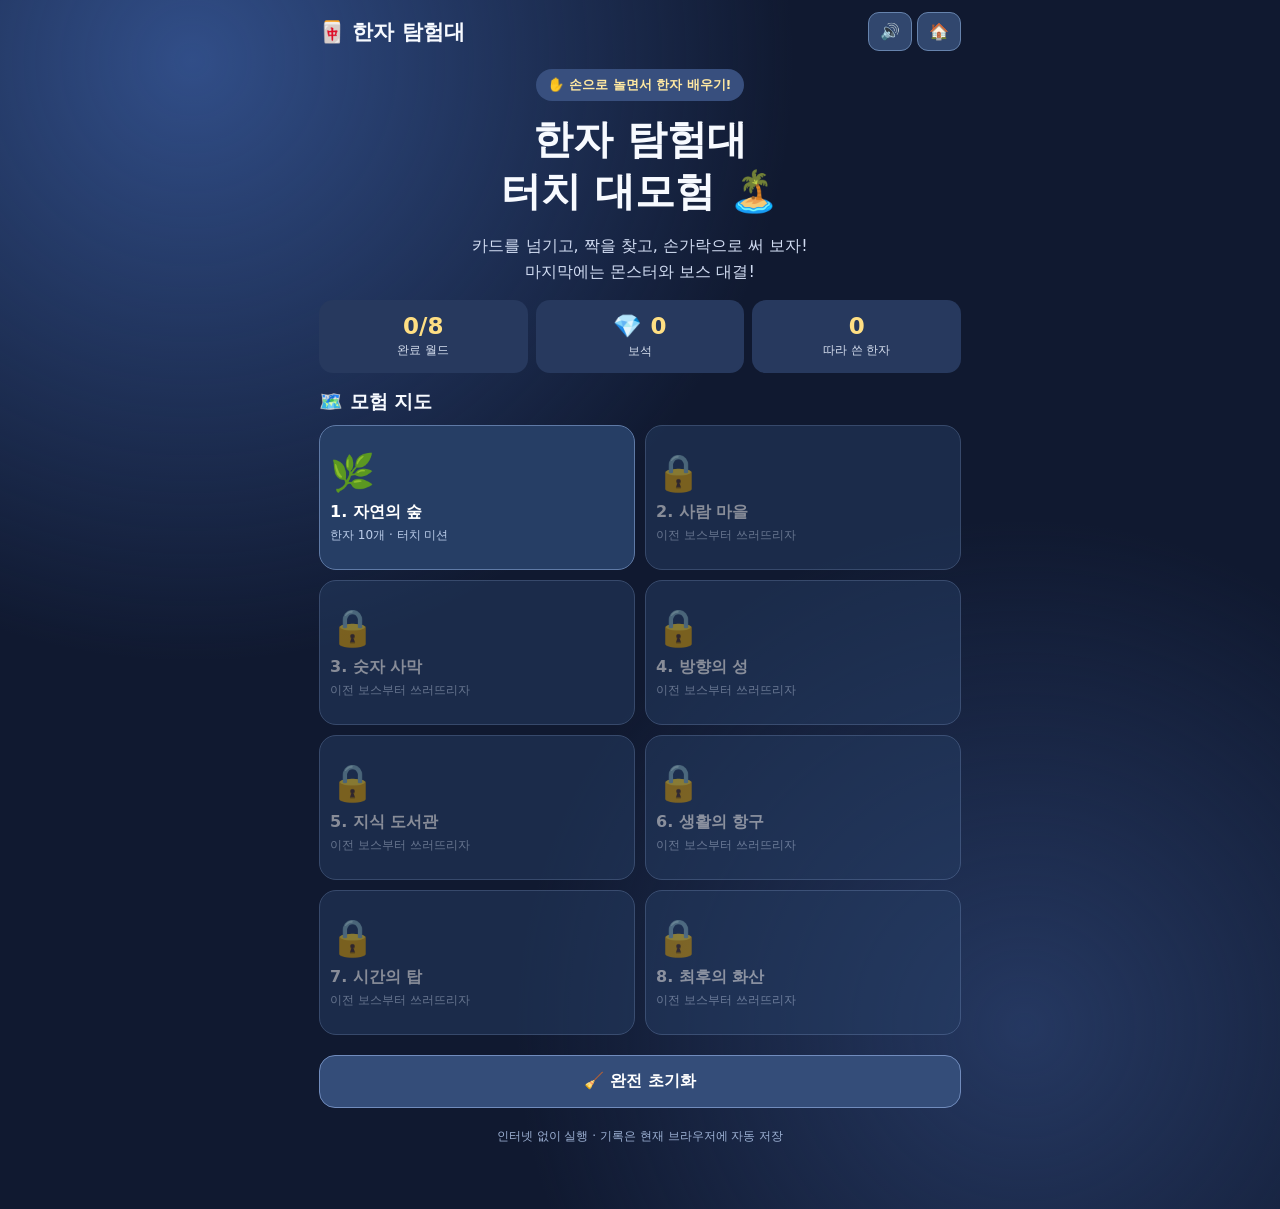
==== hanja_touch_adventure_mobile.html @ 2c56e259 "Publish game pages" ====
<!doctype html><html lang="ko"><head><meta charset="utf-8"><meta name="viewport" content="width=device-width,initial-scale=1,viewport-fit=cover,maximum-scale=1"><meta name="theme-color" content="#121d39"><title>한자 탐험대 - 터치 모험</title><style>
:root{font-family:system-ui,-apple-system,'Apple SD Gothic Neo','Malgun Gothic',sans-serif;color:#f7faff;background:#101930}*{box-sizing:border-box}body{margin:0;min-height:100dvh;background:radial-gradient(circle at 15% 5%,#314e88,transparent 38%),radial-gradient(circle at 80% 85%,#253861,transparent 35%),#101930}button{font:inherit;cursor:pointer;touch-action:manipulation;border:0}button:focus-visible{outline:3px solid #fff18b;outline-offset:2px}#app{max-width:670px;margin:auto;padding:12px 14px 44px}.top{display:flex;align-items:center;justify-content:space-between;gap:10px;margin-bottom:18px}.logo{font-weight:1000;font-size:21px}.top button,.smallbtn{background:#31476e;color:white;border:1px solid #6683ad;border-radius:11px;padding:9px 11px}.panel{background:#1c2b4c;border:1px solid #516a98;border-radius:23px;padding:19px;box-shadow:0 12px 25px #07112650}.center{text-align:center}h1{font-size:clamp(29px,6vw,40px);line-height:1.3;margin:12px 0}h2{font-size:25px;margin:10px 0 12px}h3{font-size:19px;margin:10px 0}p{color:#d1dcf2;line-height:1.6}small,.sub{color:#bbcdea}.eyebrow{display:inline-block;background:#384f7e;color:#ffe8a2;font-weight:850;border-radius:22px;padding:7px 12px;font-size:13px}.btn{background:linear-gradient(180deg,#ffe284,#ffb947);color:#34261b;padding:15px 20px;border-radius:16px;font-weight:950;min-height:51px}.btn.secondary{background:#344d79;color:white;border:1px solid #718cbd}.btn.green{background:#76e1b3;color:#123d31}.actions{display:flex;flex-wrap:wrap;justify-content:center;gap:10px;margin:20px 0 2px}.actions .btn{flex:1;min-width:135px}.stats{display:grid;grid-template-columns:repeat(3,1fr);gap:8px;margin:16px 0}.stat{padding:13px 6px;text-align:center;background:#27395e;border-radius:14px}.stat strong{display:block;font-size:23px;color:#ffdf83}.stat span{font-size:12px;color:#d4dded}.worlds{display:grid;grid-template-columns:repeat(2,1fr);gap:10px}.world{position:relative;background:#263e65;border:1px solid #5f7aa6;border-radius:17px;color:white;padding:16px 10px;text-align:left;min-height:145px}.world:disabled{opacity:.5}.world .em{font-size:36px;display:block}.world b{display:block;margin:8px 0 4px}.world small{display:block;font-size:12px}.world .tag{position:absolute;top:11px;right:9px;color:#ffe27d}.progress{height:10px;background:#354363;border-radius:10px;overflow:hidden;margin:13px 0}.progress>div{height:100%;background:#ffcf66;transition:width .2s}.flash{display:flex;justify-content:space-between;align-items:center;gap:10px;margin:15px 0}.hanja{font-family:'Noto Serif CJK KR','Nanum Myeongjo',serif;font-size:clamp(96px,23vw,165px);line-height:1.3;display:block;text-align:center;color:white;text-shadow:0 7px 20px #0005}.wordinfo{font-size:25px;font-weight:900;text-align:center;color:#ffe594}.tip{font-size:14px;color:#cbd7f1;text-align:center}.modegrid{display:grid;grid-template-columns:1fr 1fr;gap:10px;margin:18px 0}.mode{background:#2e4775;border:1px solid #7195c5;color:#fff;border-radius:15px;padding:16px 8px;font-weight:850;min-height:100px}.mode span{display:block;font-size:34px;margin-bottom:6px}.pairs{display:grid;grid-template-columns:repeat(2,minmax(0,1fr));gap:10px;margin:17px 0}.tile{min-height:90px;background:#304a79;color:#fff;border:2px solid #668ab9;border-radius:17px;padding:9px;font-size:20px;font-weight:800;overflow-wrap:anywhere;transition:transform .12s,background .12s}.tile.glyph{font-size:49px;font-family:'Noto Serif CJK KR',serif}.tile.selected{background:#775caf;border-color:#e3b7ff;transform:scale(1.02)}.tile.matched{background:#205947;border-color:#6ce5b4;opacity:.56}.tile.bad{background:#813d59;border-color:#ffa9b8}.meter{display:flex;justify-content:space-between;color:#fae5ac;font-weight:800;gap:8px}.drawbox{position:relative;max-width:350px;aspect-ratio:1;margin:15px auto;background:#fff9e9;border:5px solid #b6bfe2;border-radius:19px;overflow:hidden;touch-action:none}.guide{position:absolute;inset:0;display:grid;place-items:center;color:#e1d9c9;font-family:'Noto Serif CJK KR','Malgun Gothic',serif;font-size:clamp(170px,55vw,260px);line-height:1;pointer-events:none;user-select:none}.drawbox canvas{position:absolute;inset:0;width:100%;height:100%;touch-action:none}.controls{display:flex;justify-content:center;gap:9px;flex-wrap:wrap}.controls button{min-width:116px}.boss{font-size:85px;text-align:center;margin:12px}.enemyhp{font-weight:900;color:#ffacbe;text-align:center}.choices{display:grid;grid-template-columns:1fr 1fr;gap:10px;margin:18px 0}.choice{min-height:82px;border:2px solid #7e9fd0;border-radius:17px;background:#314b7a;color:white;font-size:21px;font-weight:850}.choice:active,.tile:active,.world:active{transform:scale(.97)}.feedback{text-align:center;font-weight:850;min-height:32px;margin:11px 0;color:#ffe29a}.footer{font-size:12px;color:#9db1d4;text-align:center;margin:20px 0}.hidden{display:none!important}.reward{font-size:69px}.miniword{display:inline-block;background:#34496e;border-radius:9px;padding:7px 10px;margin:4px}.danger{background:#893d53;color:#fff}.notice{background:#253b61;border-radius:15px;padding:12px;margin:13px 0;color:#dde7f5;line-height:1.6} @media(max-width:380px){.panel{padding:14px}.worlds{gap:7px}.tile{min-height:77px}.logo{font-size:18px}.top button{padding:8px}}
</style></head><body><main id="app"></main><script>
'use strict';
const DATA=[
 {name:'자연의 숲',emoji:'🌿',boss:'🌳 숲의 수호자',words:[['日','날','일'],['月','달','월'],['山','메','산'],['水','물','수'],['火','불','화'],['木','나무','목'],['土','흙','토'],['石','돌','석'],['雨','비','우'],['天','하늘','천']]},
 {name:'사람 마을',emoji:'🧑',boss:'🦁 마을의 사자',words:[['人','사람','인'],['口','입','구'],['目','눈','목'],['耳','귀','이'],['手','손','수'],['足','발','족'],['心','마음','심'],['身','몸','신'],['子','아들','자'],['男','사내','남']]},
 {name:'숫자 사막',emoji:'🏜️',boss:'🐍 숫자의 뱀',words:[['一','한','일'],['二','두','이'],['三','석','삼'],['四','넉','사'],['五','다섯','오'],['六','여섯','육'],['七','일곱','칠'],['八','여덟','팔'],['九','아홉','구'],['十','열','십']]},
 {name:'방향의 성',emoji:'🏰',boss:'🐉 방향의 용',words:[['上','위','상'],['下','아래','하'],['中','가운데','중'],['左','왼','좌'],['右','오른','우'],['前','앞','전'],['後','뒤','후'],['東','동녘','동'],['西','서녘','서'],['南','남녘','남']]},
 {name:'지식 도서관',emoji:'📚',boss:'🦉 지혜의 부엉이',words:[['學','배울','학'],['校','학교','교'],['文','글월','문'],['字','글자','자'],['書','글','서'],['讀','읽을','독'],['問','물을','문'],['答','대답','답'],['先','먼저','선'],['名','이름','명']]},
 {name:'생활의 항구',emoji:'⛵',boss:'🐙 바다 문어',words:[['父','아버지','부'],['母','어머니','모'],['兄','형','형'],['弟','아우','제'],['家','집','가'],['室','집','실'],['門','문','문'],['食','먹을','식'],['衣','옷','의'],['住','살','주']]},
 {name:'시간의 탑',emoji:'⏰',boss:'🧙 시간 마법사',words:[['年','해','년'],['時','때','시'],['分','나눌','분'],['午','낮','오'],['朝','아침','조'],['夕','저녁','석'],['今','이제','금'],['古','옛','고'],['早','이를','조'],['春','봄','춘']]},
 {name:'최후의 화산',emoji:'🌋',boss:'👑 한자 대마왕',words:[['大','큰','대'],['小','작을','소'],['多','많을','다'],['少','적을','소'],['長','길','장'],['短','짧을','단'],['高','높을','고'],['低','낮을','저'],['新','새','신'],['正','바를','정']]}
];
const KEY='hanja-touch-adventure-v2';
const init=()=>({opened:0,cleared:[],gems:0,traced:{},sound:true});let save=init();try{const raw=JSON.parse(localStorage.getItem(KEY));if(raw)save={...init(),...raw};}catch(e){}
const app=document.getElementById('app');let wi=0,card=0,match=null,drawCleanup=null,boss=null,drawCount=0,drawDone=false,toastTimer=0;
const persist=()=>{try{localStorage.setItem(KEY,JSON.stringify(save));}catch(e){}};
const pick=a=>a[Math.floor(Math.random()*a.length)];const shuffle=a=>{a=[...a];for(let i=a.length-1;i>0;i--){const j=Math.floor(Math.random()*(i+1));[a[i],a[j]]=[a[j],a[i]]}return a};
function sound(ok=true){if(!save.sound)return;try{const A=window.AudioContext||window.webkitAudioContext;if(!A)return;const c=new A(),o=c.createOscillator(),g=c.createGain();o.connect(g);g.connect(c.destination);o.frequency.value=ok?730:270;g.gain.value=.055;o.start();o.stop(c.currentTime+.12);o.onended=()=>c.close();}catch(e){}}
function say(t){clearTimeout(toastTimer);document.querySelector('.toast')?.remove();const e=document.createElement('div');e.className='toast';e.style='position:fixed;bottom:25px;left:50%;transform:translateX(-50%);background:#101f3b;border:2px solid #ffdc85;padding:13px;border-radius:15px;z-index:10;text-align:center;min-width:180px;max-width:90%';e.textContent=t;document.body.appendChild(e);toastTimer=setTimeout(()=>e.remove(),2000)}
function clearDraw(){if(drawCleanup){drawCleanup();drawCleanup=null}}
function layout(body){clearDraw();app.innerHTML=`<header class="top"><div class="logo">🀄 한자 탐험대</div><div><button id="mute">${save.sound?'🔊':'🔇'}</button> <button id="home">🏠</button></div></header>${body}<div class="footer">인터넷 없이 실행 · 기록은 현재 브라우저에 자동 저장</div>`;document.getElementById('home').onclick=home;document.getElementById('mute').onclick=()=>{save.sound=!save.sound;persist();document.getElementById('mute').textContent=save.sound?'🔊':'🔇'}}
function home(){match=null;boss=null;layout(`<section class="center"><span class="eyebrow">✋ 손으로 놀면서 한자 배우기!</span><h1>한자 탐험대<br>터치 대모험 🏝️</h1><p>카드를 넘기고, 짝을 찾고, 손가락으로 써 보자!<br>마지막에는 몬스터와 보스 대결!</p></section><div class="stats"><div class="stat"><strong>${save.cleared.length}/8</strong><span>완료 월드</span></div><div class="stat"><strong>💎 ${save.gems}</strong><span>보석</span></div><div class="stat"><strong>${Object.values(save.traced).filter(Boolean).length}</strong><span>따라 쓴 한자</span></div></div><h3>🗺️ 모험 지도</h3><div class="worlds">${DATA.map((w,i)=>`<button class="world" data-w="${i}" ${i>save.opened?'disabled':''}><span class="em">${i>save.opened?'🔒':w.emoji}</span><b>${i+1}. ${w.name}</b><small>${i>save.opened?'이전 보스부터 쓰러뜨리자':save.cleared.includes(i)?'🏆 클리어 · 다시 놀기':'한자 10개 · 터치 미션'}</small>${save.cleared.includes(i)?'<span class="tag">⭐</span>':''}</button>`).join('')}</div><div class="actions"><button class="btn secondary" id="reset">🧹 완전 초기화</button></div>`);document.querySelectorAll('[data-w]').forEach(e=>e.onclick=()=>world(+e.dataset.w));document.getElementById('reset').onclick=()=>{if(confirm('모든 보석과 월드 기록을 삭제할까요?')){save=init();persist();home()}}}
function world(i){wi=i;match=null;boss=null;const w=DATA[i];layout(`<section class="panel center"><span class="eyebrow">월드 ${i+1} / 8</span><div style="font-size:75px;margin:10px">${w.emoji}</div><h1>${w.name}</h1><p>이곳에 숨은 한자 10개를 익혀서<br>${w.boss}를 물리치자!</p><div class="modegrid"><button class="mode" id="learn"><span>🃏</span>카드 넘기기<small>보고 익히기</small></button><button class="mode" id="matching"><span>🧩</span>짝 맞추기<small>터치 기억력 게임</small></button><button class="mode" id="writing"><span>✍️</span>손가락 쓰기<small>따라 쓰기 연습</small></button><button class="mode" id="battle"><span>⚔️</span>보스 대결<small>몬스터 공격</small></button></div><div class="notice">💡 추천 순서: <b>카드 → 짝 찾기 → 손가락 쓰기 → 보스</b><br>중간에 틀려도 하트가 없어지지 않아요!</div><div class="actions"><button class="btn secondary" id="map">← 지도</button></div></section>`);document.getElementById('learn').onclick=()=>flash(0);document.getElementById('matching').onclick=startMatch;document.getElementById('writing').onclick=()=>write(0);document.getElementById('battle').onclick=startBattle;document.getElementById('map').onclick=home}
function flash(i){card=(i+10)%10;const w=DATA[wi],a=w.words[card];layout(`<section class="panel center"><span class="eyebrow">🃏 탐험 카드 ${card+1} / 10</span><div class="progress"><div style="width:${(card+1)*10}%"></div></div><span class="hanja">${a[0]}</span><div class="wordinfo">${a[1]} ${a[2]}</div><p class="tip">한자를 큰 소리로 읽고, 좌우 버튼으로 넘겨봐!</p><div class="actions"><button class="btn secondary" id="prev">⬅ 이전</button><button class="btn" id="next">다음 ➡</button></div><div class="actions"><button class="btn secondary" id="back">월드 메뉴</button><button class="btn green" id="match">🧩 짝 맞추기</button></div></section>`);document.getElementById('prev').onclick=()=>flash(card-1);document.getElementById('next').onclick=()=>flash(card+1);document.getElementById('back').onclick=()=>world(wi);document.getElementById('match').onclick=startMatch;let x=null;const el=document.querySelector('.hanja');el.addEventListener('touchstart',e=>{x=e.touches[0].clientX},{passive:true});el.addEventListener('touchend',e=>{if(x===null)return;const d=e.changedTouches[0].clientX-x;if(Math.abs(d)>45)flash(card+(d<0?1:-1));x=null},{passive:true})}
function startMatch(){const words=shuffle(DATA[wi].words).slice(0,4);match={words,items:shuffle(words.flatMap((w,i)=>[{id:i,type:'glyph',text:w[0]},{id:i,type:'meaning',text:w[1]+' '+w[2]}])),picked:null,done:[],wrong:false};showMatch()}
function showMatch(){const m=match;if(!m)return;layout(`<section class="panel center"><span class="eyebrow">🧩 터치 짝 찾기</span><h2>한자와 뜻을 연결해!</h2><p>한자 하나와 같은 뜻의 카드를 차례대로 눌러 봐.</p><div class="meter"><span>🎯 ${m.done.length}/4 짝 성공</span><span>💎 ${save.gems}</span></div><div class="pairs">${m.items.map((x,i)=>`<button class="tile ${x.type==='glyph'?'glyph':''} ${m.done.includes(x.id)?'matched':''} ${m.picked===i?'selected':''}" data-pair="${i}" ${m.done.includes(x.id)?'disabled':''}>${x.text}</button>`).join('')}</div><div class="feedback" id="fb">${m.done.length===4?'🎉 모두 맞혔어! 보석 +20':'카드 두 개를 터치해 봐!'}</div><div class="actions"><button class="btn secondary" id="menu">월드 메뉴</button><button class="btn" id="again">🔄 새 짝 찾기</button>${m.done.length===4?'<button class="btn green" id="write">✍️ 한자 쓰기</button>':''}</div></section>`);document.querySelectorAll('[data-pair]').forEach(e=>e.onclick=()=>tapPair(+e.dataset.pair));document.getElementById('again').onclick=startMatch;document.getElementById('menu').onclick=()=>world(wi);if(document.getElementById('write'))document.getElementById('write').onclick=()=>write(0)}
function tapPair(i){const m=match;if(!m||m.busy)return;const x=m.items[i];if(m.done.includes(x.id))return;if(m.picked===null){m.picked=i;showMatch();return}const prev=m.items[m.picked];if(m.picked===i){m.picked=null;showMatch();return}if(prev.id===x.id&&prev.type!==x.type){m.done.push(x.id);m.picked=null;save.gems+=5;if(m.done.length===4)save.gems+=20;persist();sound();showMatch()}else{m.busy=true;const tiles=document.querySelectorAll('[data-pair]');tiles[i]?.classList.add('bad');tiles[m.picked]?.classList.add('bad');document.getElementById('fb').textContent='다른 짝이야! 다시 찾아보자 😊';sound(false);setTimeout(()=>{if(match!==m)return;m.picked=null;m.busy=false;showMatch()},650)}}
function write(i){card=(i+10)%10;drawCount=0;drawDone=false;const w=DATA[wi].words[card];layout(`<section class="panel center"><span class="eyebrow">✍️ 손가락 한자 쓰기 ${card+1} / 10</span><h2>${w[1]} ${w[2]}</h2><p class="tip">회색 글자 위를 손가락으로 따라 그려 보자.<br>세 번 이상 손을 움직여 연습하면 보석을 받을 수 있어!</p><div class="drawbox" id="draw"><div class="guide">${w[0]}</div><canvas id="canvas" aria-label="손가락으로 한자를 따라 그리는 영역"></canvas></div><p class="feedback" id="drawfb">손가락이나 마우스로 따라 그려 봐!</p><div class="controls"><button class="btn secondary" id="clear">🧽 지우기</button><button class="btn secondary" id="back">◀ 이전</button><button class="btn" id="next">다음 ▶</button></div><div class="actions"><button class="btn secondary" id="menu">월드 메뉴</button><button class="btn green" id="fight">⚔️ 보스 도전</button></div></section>`);document.getElementById('clear').onclick=()=>{ctx.clearRect(0,0,canvas.width,canvas.height);drawCount=0;document.getElementById('drawfb').textContent='다시 따라 써 보자!'};document.getElementById('back').onclick=()=>write(card-1);document.getElementById('next').onclick=()=>write(card+1);document.getElementById('menu').onclick=()=>world(wi);document.getElementById('fight').onclick=startBattle;
const canvas=document.getElementById('canvas'),ctx=canvas.getContext('2d'),area=document.getElementById('draw');const rect=area.getBoundingClientRect(),scale=window.devicePixelRatio||1;canvas.width=Math.round(rect.width*scale);canvas.height=Math.round(rect.height*scale);ctx.scale(scale,scale);ctx.lineWidth=12;ctx.lineCap='round';ctx.lineJoin='round';ctx.strokeStyle='#2858b1';let active=false,last=null,length=0;const point=e=>{const r=canvas.getBoundingClientRect();return {x:e.clientX-r.left,y:e.clientY-r.top}};
function down(e){e.preventDefault();active=true;length=0;last=point(e);try{canvas.setPointerCapture(e.pointerId)}catch(err){}ctx.beginPath();ctx.moveTo(last.x,last.y);ctx.lineTo(last.x+.1,last.y+.1);ctx.stroke()}
function move(e){if(!active)return;e.preventDefault();const p=point(e);length+=Math.hypot(p.x-last.x,p.y-last.y);ctx.beginPath();ctx.moveTo(last.x,last.y);ctx.lineTo(p.x,p.y);ctx.stroke();last=p}
function up(){if(!active)return;active=false;if(length>32){drawCount++;if(drawCount>=3&&!drawDone){drawDone=true;const k=wi+'-'+w[0];if(!save.traced[k]){save.traced[k]=true;save.gems+=10;persist()}document.getElementById('drawfb').textContent='✨ 따라 쓰기 완료! 보석 +10 (처음 완료 시)';sound()}else if(!drawDone){document.getElementById('drawfb').textContent=`좋아! 조금 더 써 보자 (${drawCount}/3)`}}}
canvas.addEventListener('pointerdown',down);canvas.addEventListener('pointermove',move);canvas.addEventListener('pointerup',up);canvas.addEventListener('pointercancel',up);drawCleanup=()=>{canvas.removeEventListener('pointerdown',down);canvas.removeEventListener('pointermove',move);canvas.removeEventListener('pointerup',up);canvas.removeEventListener('pointercancel',up)};
}
function startBattle(){boss={hp:5,miss:0,word:null,options:[],locked:false};nextAttack()}
function nextAttack(){if(!boss)return;const pool=DATA[wi].words,w=pick(pool),other=shuffle(pool.filter(x=>x[0]!==w[0])).slice(0,3);boss.word=w;boss.options=shuffle([w,...other]);showBattle()}
function showBattle(){if(!boss)return;const b=boss,w=DATA[wi];layout(`<section class="panel center"><span class="eyebrow">⚔️ 월드 ${wi+1} 보스전</span><div class="boss">${w.boss.split(' ')[0]}</div><h2>${w.boss.split(' ').slice(1).join(' ')}</h2><div class="enemyhp">몬스터 체력 ${'❤️'.repeat(b.hp)}${'🤍'.repeat(5-b.hp)}</div><div class="progress"><div style="width:${b.hp*20}%;background:#ff7d93"></div></div><p><b>「${b.word[1]} ${b.word[2]}」</b>에 해당하는 한자를 터치해서 공격해!</p><div class="choices">${b.options.map((o,i)=>`<button class="choice" data-opt="${i}">${o[0]}</button>`).join('')}</div><div class="feedback" id="fb">실수해도 괜찮아. 힌트를 보면서 다시 해 봐!</div><div class="actions"><button class="btn secondary" id="menu">월드 메뉴</button></div></section>`);document.querySelectorAll('[data-opt]').forEach(e=>e.onclick=()=>attack(+e.dataset.opt));document.getElementById('menu').onclick=()=>world(wi)}
function attack(i){const b=boss;if(!b||b.locked)return;const target=b.options[i];if(target[0]===b.word[0]){b.hp--;save.gems+=10;persist();sound();if(b.hp===0){win();return}nextAttack()}else{b.miss++;sound(false);document.querySelectorAll('[data-opt]')[i]?.classList.add('hidden');document.getElementById('fb').textContent=`힌트! 정답은 「${b.word[0]}」 · ${b.word[1]} ${b.word[2]}야. 다시 터치해 봐!`}}
function win(){boss=null;if(!save.cleared.includes(wi)){save.cleared.push(wi);save.gems+=80}save.opened=Math.min(7,Math.max(save.opened,wi+1));persist();sound();layout(`<section class="panel center"><div class="reward">🏆🎉</div><h1>보스 물리치기 성공!</h1><p>${DATA[wi].name} 정복 완료!<br>다음 월드가 열렸어. 멋진 한자 영웅이야!</p><div class="notice">💎 현재 보석: <b>${save.gems}</b><br>✍️ 쓰기 연습과 짝 맞추기도 계속할 수 있어.</div><div class="actions"><button class="btn secondary" id="menu">지도 보기</button><button class="btn" id="next">${wi<7?'🌟 다음 월드':'🏝️ 모험 완료'}</button></div></section>`);document.getElementById('menu').onclick=home;document.getElementById('next').onclick=()=>wi<7?world(wi+1):home()}
home();
</script></body></html>
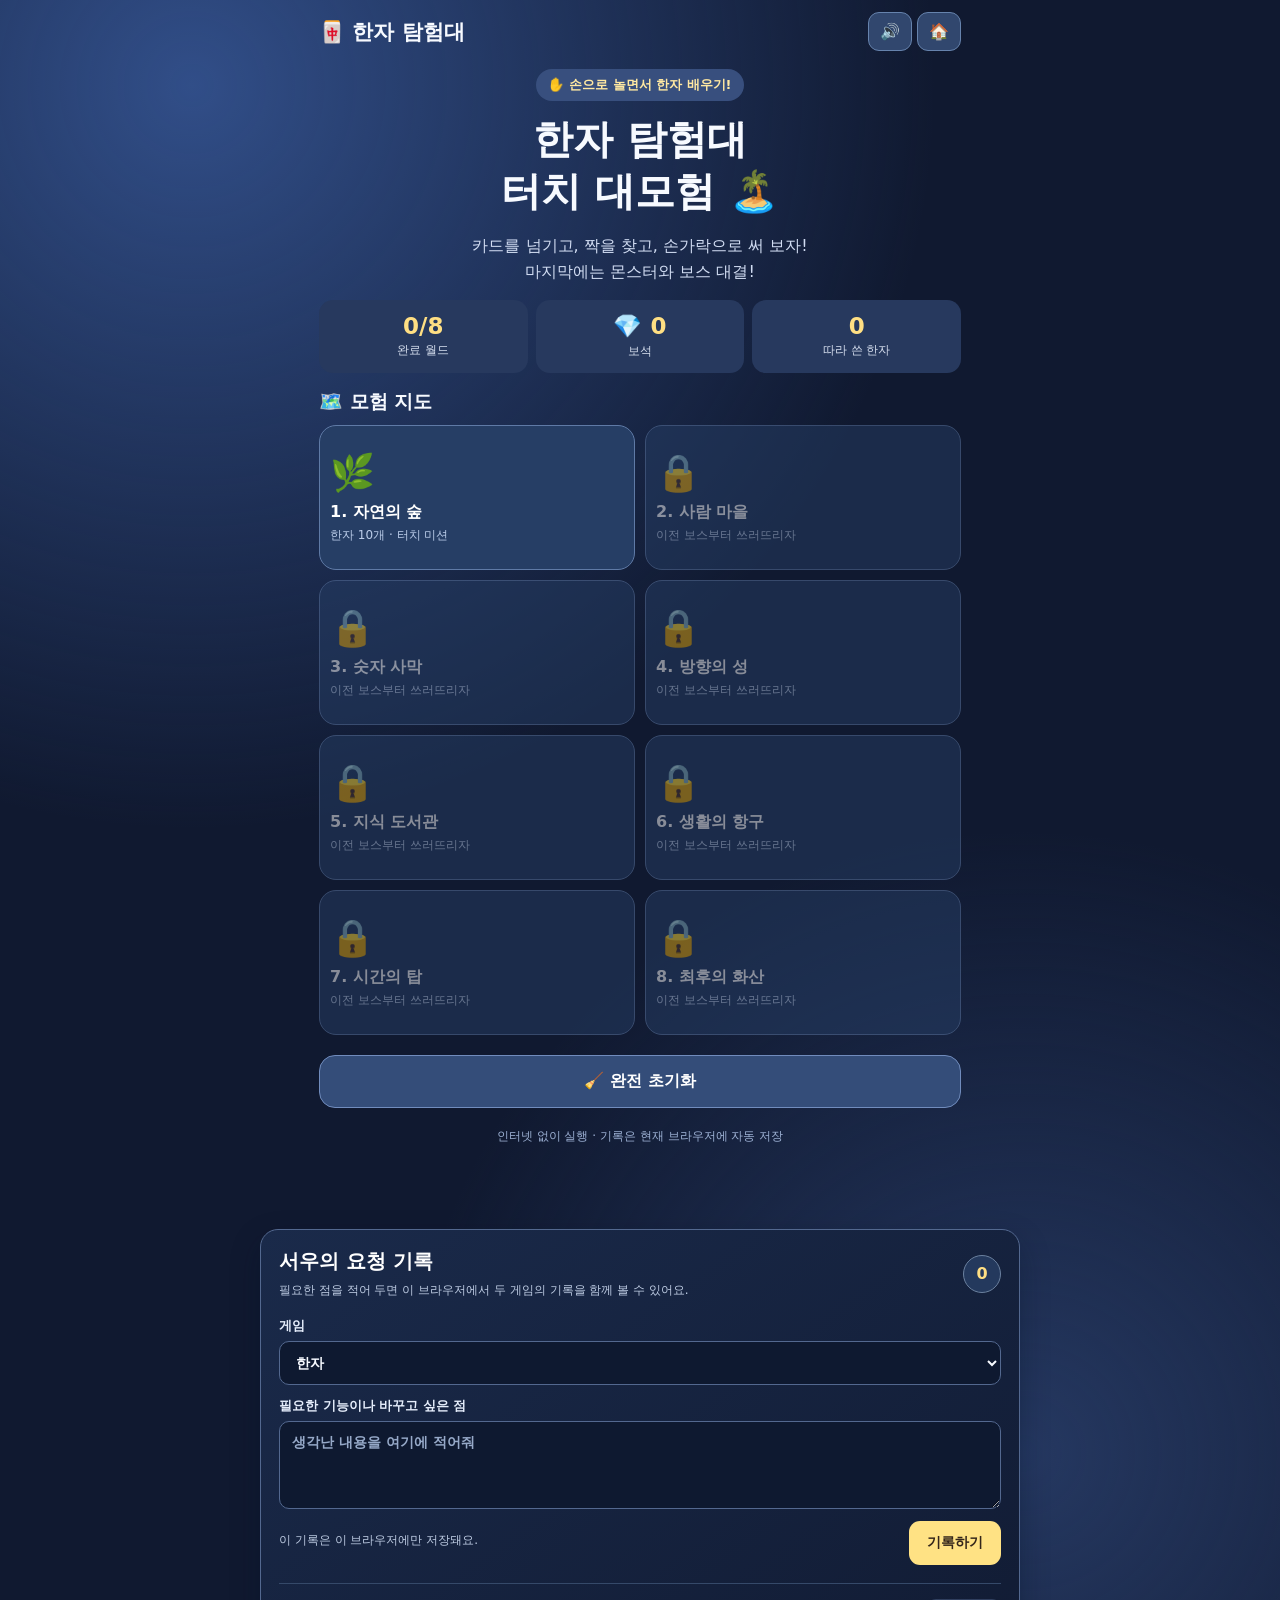
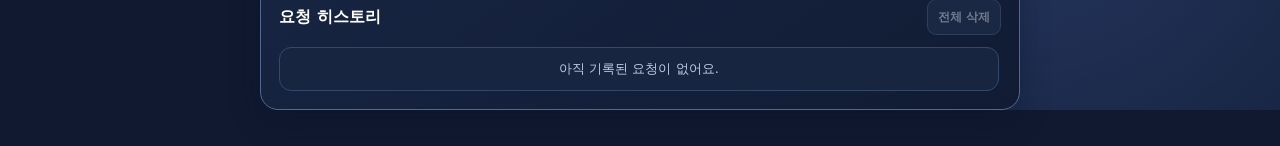
==== commit 7563a4b9: "Add local game request history" ====
--- a/hanja_touch_adventure_mobile.html
+++ b/hanja_touch_adventure_mobile.html
@@ -1,6 +1,26 @@
 <!doctype html><html lang="ko"><head><meta charset="utf-8"><meta name="viewport" content="width=device-width,initial-scale=1,viewport-fit=cover,maximum-scale=1"><meta name="theme-color" content="#121d39"><title>한자 탐험대 - 터치 모험</title><style>
 :root{font-family:system-ui,-apple-system,'Apple SD Gothic Neo','Malgun Gothic',sans-serif;color:#f7faff;background:#101930}*{box-sizing:border-box}body{margin:0;min-height:100dvh;background:radial-gradient(circle at 15% 5%,#314e88,transparent 38%),radial-gradient(circle at 80% 85%,#253861,transparent 35%),#101930}button{font:inherit;cursor:pointer;touch-action:manipulation;border:0}button:focus-visible{outline:3px solid #fff18b;outline-offset:2px}#app{max-width:670px;margin:auto;padding:12px 14px 44px}.top{display:flex;align-items:center;justify-content:space-between;gap:10px;margin-bottom:18px}.logo{font-weight:1000;font-size:21px}.top button,.smallbtn{background:#31476e;color:white;border:1px solid #6683ad;border-radius:11px;padding:9px 11px}.panel{background:#1c2b4c;border:1px solid #516a98;border-radius:23px;padding:19px;box-shadow:0 12px 25px #07112650}.center{text-align:center}h1{font-size:clamp(29px,6vw,40px);line-height:1.3;margin:12px 0}h2{font-size:25px;margin:10px 0 12px}h3{font-size:19px;margin:10px 0}p{color:#d1dcf2;line-height:1.6}small,.sub{color:#bbcdea}.eyebrow{display:inline-block;background:#384f7e;color:#ffe8a2;font-weight:850;border-radius:22px;padding:7px 12px;font-size:13px}.btn{background:linear-gradient(180deg,#ffe284,#ffb947);color:#34261b;padding:15px 20px;border-radius:16px;font-weight:950;min-height:51px}.btn.secondary{background:#344d79;color:white;border:1px solid #718cbd}.btn.green{background:#76e1b3;color:#123d31}.actions{display:flex;flex-wrap:wrap;justify-content:center;gap:10px;margin:20px 0 2px}.actions .btn{flex:1;min-width:135px}.stats{display:grid;grid-template-columns:repeat(3,1fr);gap:8px;margin:16px 0}.stat{padding:13px 6px;text-align:center;background:#27395e;border-radius:14px}.stat strong{display:block;font-size:23px;color:#ffdf83}.stat span{font-size:12px;color:#d4dded}.worlds{display:grid;grid-template-columns:repeat(2,1fr);gap:10px}.world{position:relative;background:#263e65;border:1px solid #5f7aa6;border-radius:17px;color:white;padding:16px 10px;text-align:left;min-height:145px}.world:disabled{opacity:.5}.world .em{font-size:36px;display:block}.world b{display:block;margin:8px 0 4px}.world small{display:block;font-size:12px}.world .tag{position:absolute;top:11px;right:9px;color:#ffe27d}.progress{height:10px;background:#354363;border-radius:10px;overflow:hidden;margin:13px 0}.progress>div{height:100%;background:#ffcf66;transition:width .2s}.flash{display:flex;justify-content:space-between;align-items:center;gap:10px;margin:15px 0}.hanja{font-family:'Noto Serif CJK KR','Nanum Myeongjo',serif;font-size:clamp(96px,23vw,165px);line-height:1.3;display:block;text-align:center;color:white;text-shadow:0 7px 20px #0005}.wordinfo{font-size:25px;font-weight:900;text-align:center;color:#ffe594}.tip{font-size:14px;color:#cbd7f1;text-align:center}.modegrid{display:grid;grid-template-columns:1fr 1fr;gap:10px;margin:18px 0}.mode{background:#2e4775;border:1px solid #7195c5;color:#fff;border-radius:15px;padding:16px 8px;font-weight:850;min-height:100px}.mode span{display:block;font-size:34px;margin-bottom:6px}.pairs{display:grid;grid-template-columns:repeat(2,minmax(0,1fr));gap:10px;margin:17px 0}.tile{min-height:90px;background:#304a79;color:#fff;border:2px solid #668ab9;border-radius:17px;padding:9px;font-size:20px;font-weight:800;overflow-wrap:anywhere;transition:transform .12s,background .12s}.tile.glyph{font-size:49px;font-family:'Noto Serif CJK KR',serif}.tile.selected{background:#775caf;border-color:#e3b7ff;transform:scale(1.02)}.tile.matched{background:#205947;border-color:#6ce5b4;opacity:.56}.tile.bad{background:#813d59;border-color:#ffa9b8}.meter{display:flex;justify-content:space-between;color:#fae5ac;font-weight:800;gap:8px}.drawbox{position:relative;max-width:350px;aspect-ratio:1;margin:15px auto;background:#fff9e9;border:5px solid #b6bfe2;border-radius:19px;overflow:hidden;touch-action:none}.guide{position:absolute;inset:0;display:grid;place-items:center;color:#e1d9c9;font-family:'Noto Serif CJK KR','Malgun Gothic',serif;font-size:clamp(170px,55vw,260px);line-height:1;pointer-events:none;user-select:none}.drawbox canvas{position:absolute;inset:0;width:100%;height:100%;touch-action:none}.controls{display:flex;justify-content:center;gap:9px;flex-wrap:wrap}.controls button{min-width:116px}.boss{font-size:85px;text-align:center;margin:12px}.enemyhp{font-weight:900;color:#ffacbe;text-align:center}.choices{display:grid;grid-template-columns:1fr 1fr;gap:10px;margin:18px 0}.choice{min-height:82px;border:2px solid #7e9fd0;border-radius:17px;background:#314b7a;color:white;font-size:21px;font-weight:850}.choice:active,.tile:active,.world:active{transform:scale(.97)}.feedback{text-align:center;font-weight:850;min-height:32px;margin:11px 0;color:#ffe29a}.footer{font-size:12px;color:#9db1d4;text-align:center;margin:20px 0}.hidden{display:none!important}.reward{font-size:69px}.miniword{display:inline-block;background:#34496e;border-radius:9px;padding:7px 10px;margin:4px}.danger{background:#893d53;color:#fff}.notice{background:#253b61;border-radius:15px;padding:12px;margin:13px 0;color:#dde7f5;line-height:1.6} @media(max-width:380px){.panel{padding:14px}.worlds{gap:7px}.tile{min-height:77px}.logo{font-size:18px}.top button{padding:8px}}
-</style></head><body><main id="app"></main><script>
+</style><link rel="stylesheet" href="feedback.css"></head><body><main id="app"></main>
+<section class="feedback-panel" data-feedback-panel aria-labelledby="feedbackTitle">
+	<div class="feedback-heading">
+		<div><h2 id="feedbackTitle">서우의 요청 기록</h2><p>필요한 점을 적어 두면 이 브라우저에서 두 게임의 기록을 함께 볼 수 있어요.</p></div>
+		<span class="feedback-count" id="feedbackCount" aria-label="저장된 요청 수">0</span>
+	</div>
+	<form class="feedback-form" id="feedbackForm">
+		<label class="feedback-label">게임
+			<select class="feedback-control" name="game">
+				<option value="jump">점프</option><option value="hanja" selected>한자</option><option value="both">공통</option>
+			</select>
+		</label>
+		<label class="feedback-label">필요한 기능이나 바꾸고 싶은 점
+			<textarea class="feedback-control feedback-message" name="message" rows="3" maxlength="500" required placeholder="생각난 내용을 여기에 적어줘"></textarea>
+		</label>
+		<div class="feedback-form-footer"><span class="feedback-status" id="feedbackStatus" role="status" aria-live="polite">이 기록은 이 브라우저에만 저장돼요.</span><button class="feedback-submit" type="submit">기록하기</button></div>
+	</form>
+	<div class="feedback-history-heading"><h3>요청 히스토리</h3><button class="feedback-clear" id="feedbackClear" type="button">전체 삭제</button></div>
+	<ol class="feedback-list" id="feedbackList" aria-live="polite"></ol>
+</section>
+<script>
 'use strict';
 const DATA=[
  {name:'자연의 숲',emoji:'🌿',boss:'🌳 숲의 수호자',words:[['日','날','일'],['月','달','월'],['山','메','산'],['水','물','수'],['火','불','화'],['木','나무','목'],['土','흙','토'],['石','돌','석'],['雨','비','우'],['天','하늘','천']]},
@@ -40,4 +60,4 @@
 function attack(i){const b=boss;if(!b||b.locked)return;const target=b.options[i];if(target[0]===b.word[0]){b.hp--;save.gems+=10;persist();sound();if(b.hp===0){win();return}nextAttack()}else{b.miss++;sound(false);document.querySelectorAll('[data-opt]')[i]?.classList.add('hidden');document.getElementById('fb').textContent=`힌트! 정답은 「${b.word[0]}」 · ${b.word[1]} ${b.word[2]}야. 다시 터치해 봐!`}}
 function win(){boss=null;if(!save.cleared.includes(wi)){save.cleared.push(wi);save.gems+=80}save.opened=Math.min(7,Math.max(save.opened,wi+1));persist();sound();layout(`<section class="panel center"><div class="reward">🏆🎉</div><h1>보스 물리치기 성공!</h1><p>${DATA[wi].name} 정복 완료!<br>다음 월드가 열렸어. 멋진 한자 영웅이야!</p><div class="notice">💎 현재 보석: <b>${save.gems}</b><br>✍️ 쓰기 연습과 짝 맞추기도 계속할 수 있어.</div><div class="actions"><button class="btn secondary" id="menu">지도 보기</button><button class="btn" id="next">${wi<7?'🌟 다음 월드':'🏝️ 모험 완료'}</button></div></section>`);document.getElementById('menu').onclick=home;document.getElementById('next').onclick=()=>wi<7?world(wi+1):home()}
 home();
-</script></body></html>+</script><script src="feedback.js"></script></body></html>
--- a/feedback.css
+++ b/feedback.css
@@ -0,0 +1,192 @@
+.feedback-panel {
+  width: min(760px, calc(100% - 24px));
+  margin: 20px auto 36px;
+  padding: 18px;
+  border: 1px solid #53688f;
+  border-radius: 18px;
+  background: linear-gradient(145deg, #1a2a4a, #111b33);
+  color: #f7faff;
+  box-shadow: 0 12px 30px #07112655;
+}
+
+.feedback-heading,
+.feedback-history-heading,
+.feedback-form-footer,
+.feedback-entry-heading {
+  display: flex;
+  align-items: center;
+  justify-content: space-between;
+  gap: 12px;
+}
+
+.feedback-heading h2,
+.feedback-history-heading h3 {
+  margin: 0;
+  color: #fff;
+}
+
+.feedback-heading h2 { font-size: 20px; }
+.feedback-history-heading h3 { font-size: 16px; }
+
+.feedback-heading p {
+  margin: 6px 0 0;
+  color: #bdcbe2;
+  font-size: 12px;
+  line-height: 1.5;
+}
+
+.feedback-count {
+  display: grid;
+  width: 38px;
+  min-width: 38px;
+  aspect-ratio: 1;
+  place-items: center;
+  border: 1px solid #6b819f;
+  border-radius: 50%;
+  background: #24395d;
+  color: #ffdf83;
+  font-weight: 900;
+}
+
+.feedback-form {
+  display: grid;
+  gap: 12px;
+  margin: 18px 0;
+}
+
+.feedback-label {
+  display: grid;
+  gap: 6px;
+  color: #e5edfb;
+  font-size: 13px;
+  font-weight: 750;
+}
+
+.feedback-control {
+  width: 100%;
+  min-height: 44px;
+  padding: 10px 12px;
+  border: 1px solid #53688f;
+  border-radius: 10px;
+  background: #0e1930;
+  color: #f7faff;
+  font: inherit;
+  font-size: 14px;
+}
+
+.feedback-message {
+  min-height: 88px;
+  resize: vertical;
+  line-height: 1.5;
+}
+
+.feedback-control::placeholder { color: #96a9c8; }
+.feedback-control:focus-visible,
+.feedback-panel button:focus-visible { outline: 3px solid #ffe284; outline-offset: 2px; }
+
+.feedback-form-footer { align-items: flex-start; }
+
+.feedback-status {
+  min-height: 20px;
+  padding-top: 10px;
+  color: #bdcbe2;
+  font-size: 12px;
+  line-height: 1.5;
+}
+
+.feedback-submit {
+  min-height: 44px;
+  padding: 0 18px;
+  border: 0;
+  border-radius: 11px;
+  background: #ffe284;
+  color: #34261b;
+  font: inherit;
+  font-size: 14px;
+  font-weight: 900;
+  cursor: pointer;
+  touch-action: manipulation;
+}
+
+.feedback-history-heading {
+  padding-top: 15px;
+  border-top: 1px solid #354969;
+}
+
+.feedback-clear,
+.feedback-delete {
+  min-height: 36px;
+  padding: 0 10px;
+  border: 1px solid #53688f;
+  border-radius: 9px;
+  background: #243653;
+  color: #e5edfb;
+  font: inherit;
+  font-size: 12px;
+  font-weight: 750;
+  cursor: pointer;
+  touch-action: manipulation;
+}
+
+.feedback-clear:disabled { opacity: .45; cursor: not-allowed; }
+
+.feedback-list {
+  display: grid;
+  max-height: 380px;
+  gap: 9px;
+  overflow: auto;
+  margin: 12px 0 0;
+  padding: 0 2px 0 0;
+  list-style: none;
+  overscroll-behavior: contain;
+}
+
+.feedback-entry,
+.feedback-empty {
+  padding: 12px;
+  border: 1px solid #344969;
+  border-radius: 12px;
+  background: #172541;
+}
+
+.feedback-entry-heading { align-items: flex-start; }
+
+.feedback-entry-meta {
+  display: flex;
+  flex-wrap: wrap;
+  align-items: center;
+  gap: 8px;
+}
+
+.feedback-entry-game {
+  color: #ffdf83;
+  font-size: 12px;
+  font-weight: 850;
+}
+
+.feedback-entry time {
+  color: #aebed8;
+  font-size: 11px;
+}
+
+.feedback-entry-text {
+  margin: 9px 0 0;
+  color: #f0f4fc;
+  font-size: 14px;
+  line-height: 1.55;
+  white-space: pre-wrap;
+  overflow-wrap: anywhere;
+}
+
+.feedback-empty {
+  color: #bdcbe2;
+  font-size: 13px;
+  text-align: center;
+}
+
+@media (max-width: 480px) {
+  .feedback-panel { padding: 14px; }
+  .feedback-heading h2 { font-size: 18px; }
+  .feedback-form-footer { align-items: stretch; flex-direction: column; gap: 8px; }
+  .feedback-submit { width: 100%; }
+}
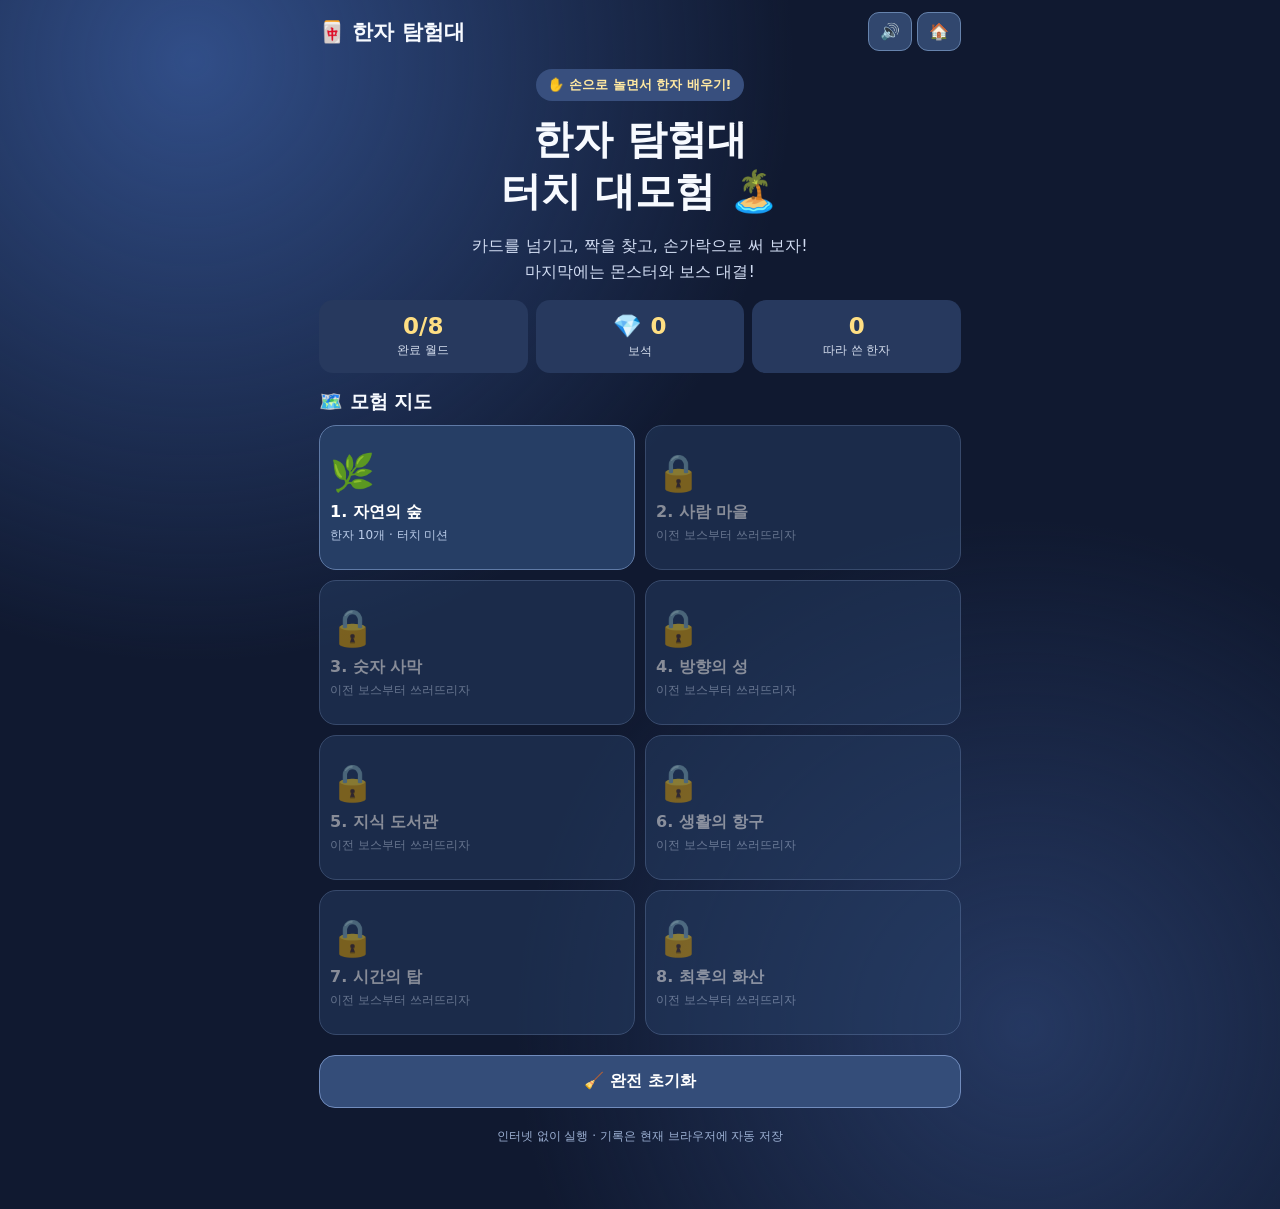
==== commit 10dfcb9b: "Move request form to home page" ====
--- a/hanja_touch_adventure_mobile.html
+++ b/hanja_touch_adventure_mobile.html
@@ -1,26 +1,6 @@
 <!doctype html><html lang="ko"><head><meta charset="utf-8"><meta name="viewport" content="width=device-width,initial-scale=1,viewport-fit=cover,maximum-scale=1"><meta name="theme-color" content="#121d39"><title>한자 탐험대 - 터치 모험</title><style>
 :root{font-family:system-ui,-apple-system,'Apple SD Gothic Neo','Malgun Gothic',sans-serif;color:#f7faff;background:#101930}*{box-sizing:border-box}body{margin:0;min-height:100dvh;background:radial-gradient(circle at 15% 5%,#314e88,transparent 38%),radial-gradient(circle at 80% 85%,#253861,transparent 35%),#101930}button{font:inherit;cursor:pointer;touch-action:manipulation;border:0}button:focus-visible{outline:3px solid #fff18b;outline-offset:2px}#app{max-width:670px;margin:auto;padding:12px 14px 44px}.top{display:flex;align-items:center;justify-content:space-between;gap:10px;margin-bottom:18px}.logo{font-weight:1000;font-size:21px}.top button,.smallbtn{background:#31476e;color:white;border:1px solid #6683ad;border-radius:11px;padding:9px 11px}.panel{background:#1c2b4c;border:1px solid #516a98;border-radius:23px;padding:19px;box-shadow:0 12px 25px #07112650}.center{text-align:center}h1{font-size:clamp(29px,6vw,40px);line-height:1.3;margin:12px 0}h2{font-size:25px;margin:10px 0 12px}h3{font-size:19px;margin:10px 0}p{color:#d1dcf2;line-height:1.6}small,.sub{color:#bbcdea}.eyebrow{display:inline-block;background:#384f7e;color:#ffe8a2;font-weight:850;border-radius:22px;padding:7px 12px;font-size:13px}.btn{background:linear-gradient(180deg,#ffe284,#ffb947);color:#34261b;padding:15px 20px;border-radius:16px;font-weight:950;min-height:51px}.btn.secondary{background:#344d79;color:white;border:1px solid #718cbd}.btn.green{background:#76e1b3;color:#123d31}.actions{display:flex;flex-wrap:wrap;justify-content:center;gap:10px;margin:20px 0 2px}.actions .btn{flex:1;min-width:135px}.stats{display:grid;grid-template-columns:repeat(3,1fr);gap:8px;margin:16px 0}.stat{padding:13px 6px;text-align:center;background:#27395e;border-radius:14px}.stat strong{display:block;font-size:23px;color:#ffdf83}.stat span{font-size:12px;color:#d4dded}.worlds{display:grid;grid-template-columns:repeat(2,1fr);gap:10px}.world{position:relative;background:#263e65;border:1px solid #5f7aa6;border-radius:17px;color:white;padding:16px 10px;text-align:left;min-height:145px}.world:disabled{opacity:.5}.world .em{font-size:36px;display:block}.world b{display:block;margin:8px 0 4px}.world small{display:block;font-size:12px}.world .tag{position:absolute;top:11px;right:9px;color:#ffe27d}.progress{height:10px;background:#354363;border-radius:10px;overflow:hidden;margin:13px 0}.progress>div{height:100%;background:#ffcf66;transition:width .2s}.flash{display:flex;justify-content:space-between;align-items:center;gap:10px;margin:15px 0}.hanja{font-family:'Noto Serif CJK KR','Nanum Myeongjo',serif;font-size:clamp(96px,23vw,165px);line-height:1.3;display:block;text-align:center;color:white;text-shadow:0 7px 20px #0005}.wordinfo{font-size:25px;font-weight:900;text-align:center;color:#ffe594}.tip{font-size:14px;color:#cbd7f1;text-align:center}.modegrid{display:grid;grid-template-columns:1fr 1fr;gap:10px;margin:18px 0}.mode{background:#2e4775;border:1px solid #7195c5;color:#fff;border-radius:15px;padding:16px 8px;font-weight:850;min-height:100px}.mode span{display:block;font-size:34px;margin-bottom:6px}.pairs{display:grid;grid-template-columns:repeat(2,minmax(0,1fr));gap:10px;margin:17px 0}.tile{min-height:90px;background:#304a79;color:#fff;border:2px solid #668ab9;border-radius:17px;padding:9px;font-size:20px;font-weight:800;overflow-wrap:anywhere;transition:transform .12s,background .12s}.tile.glyph{font-size:49px;font-family:'Noto Serif CJK KR',serif}.tile.selected{background:#775caf;border-color:#e3b7ff;transform:scale(1.02)}.tile.matched{background:#205947;border-color:#6ce5b4;opacity:.56}.tile.bad{background:#813d59;border-color:#ffa9b8}.meter{display:flex;justify-content:space-between;color:#fae5ac;font-weight:800;gap:8px}.drawbox{position:relative;max-width:350px;aspect-ratio:1;margin:15px auto;background:#fff9e9;border:5px solid #b6bfe2;border-radius:19px;overflow:hidden;touch-action:none}.guide{position:absolute;inset:0;display:grid;place-items:center;color:#e1d9c9;font-family:'Noto Serif CJK KR','Malgun Gothic',serif;font-size:clamp(170px,55vw,260px);line-height:1;pointer-events:none;user-select:none}.drawbox canvas{position:absolute;inset:0;width:100%;height:100%;touch-action:none}.controls{display:flex;justify-content:center;gap:9px;flex-wrap:wrap}.controls button{min-width:116px}.boss{font-size:85px;text-align:center;margin:12px}.enemyhp{font-weight:900;color:#ffacbe;text-align:center}.choices{display:grid;grid-template-columns:1fr 1fr;gap:10px;margin:18px 0}.choice{min-height:82px;border:2px solid #7e9fd0;border-radius:17px;background:#314b7a;color:white;font-size:21px;font-weight:850}.choice:active,.tile:active,.world:active{transform:scale(.97)}.feedback{text-align:center;font-weight:850;min-height:32px;margin:11px 0;color:#ffe29a}.footer{font-size:12px;color:#9db1d4;text-align:center;margin:20px 0}.hidden{display:none!important}.reward{font-size:69px}.miniword{display:inline-block;background:#34496e;border-radius:9px;padding:7px 10px;margin:4px}.danger{background:#893d53;color:#fff}.notice{background:#253b61;border-radius:15px;padding:12px;margin:13px 0;color:#dde7f5;line-height:1.6} @media(max-width:380px){.panel{padding:14px}.worlds{gap:7px}.tile{min-height:77px}.logo{font-size:18px}.top button{padding:8px}}
-</style><link rel="stylesheet" href="feedback.css"></head><body><main id="app"></main>
-<section class="feedback-panel" data-feedback-panel aria-labelledby="feedbackTitle">
-	<div class="feedback-heading">
-		<div><h2 id="feedbackTitle">서우의 요청 기록</h2><p>필요한 점을 적어 두면 이 브라우저에서 두 게임의 기록을 함께 볼 수 있어요.</p></div>
-		<span class="feedback-count" id="feedbackCount" aria-label="저장된 요청 수">0</span>
-	</div>
-	<form class="feedback-form" id="feedbackForm">
-		<label class="feedback-label">게임
-			<select class="feedback-control" name="game">
-				<option value="jump">점프</option><option value="hanja" selected>한자</option><option value="both">공통</option>
-			</select>
-		</label>
-		<label class="feedback-label">필요한 기능이나 바꾸고 싶은 점
-			<textarea class="feedback-control feedback-message" name="message" rows="3" maxlength="500" required placeholder="생각난 내용을 여기에 적어줘"></textarea>
-		</label>
-		<div class="feedback-form-footer"><span class="feedback-status" id="feedbackStatus" role="status" aria-live="polite">이 기록은 이 브라우저에만 저장돼요.</span><button class="feedback-submit" type="submit">기록하기</button></div>
-	</form>
-	<div class="feedback-history-heading"><h3>요청 히스토리</h3><button class="feedback-clear" id="feedbackClear" type="button">전체 삭제</button></div>
-	<ol class="feedback-list" id="feedbackList" aria-live="polite"></ol>
-</section>
-<script>
+</style></head><body><main id="app"></main><script>
 'use strict';
 const DATA=[
  {name:'자연의 숲',emoji:'🌿',boss:'🌳 숲의 수호자',words:[['日','날','일'],['月','달','월'],['山','메','산'],['水','물','수'],['火','불','화'],['木','나무','목'],['土','흙','토'],['石','돌','석'],['雨','비','우'],['天','하늘','천']]},
@@ -60,4 +40,4 @@
 function attack(i){const b=boss;if(!b||b.locked)return;const target=b.options[i];if(target[0]===b.word[0]){b.hp--;save.gems+=10;persist();sound();if(b.hp===0){win();return}nextAttack()}else{b.miss++;sound(false);document.querySelectorAll('[data-opt]')[i]?.classList.add('hidden');document.getElementById('fb').textContent=`힌트! 정답은 「${b.word[0]}」 · ${b.word[1]} ${b.word[2]}야. 다시 터치해 봐!`}}
 function win(){boss=null;if(!save.cleared.includes(wi)){save.cleared.push(wi);save.gems+=80}save.opened=Math.min(7,Math.max(save.opened,wi+1));persist();sound();layout(`<section class="panel center"><div class="reward">🏆🎉</div><h1>보스 물리치기 성공!</h1><p>${DATA[wi].name} 정복 완료!<br>다음 월드가 열렸어. 멋진 한자 영웅이야!</p><div class="notice">💎 현재 보석: <b>${save.gems}</b><br>✍️ 쓰기 연습과 짝 맞추기도 계속할 수 있어.</div><div class="actions"><button class="btn secondary" id="menu">지도 보기</button><button class="btn" id="next">${wi<7?'🌟 다음 월드':'🏝️ 모험 완료'}</button></div></section>`);document.getElementById('menu').onclick=home;document.getElementById('next').onclick=()=>wi<7?world(wi+1):home()}
 home();
-</script><script src="feedback.js"></script></body></html>+</script></body></html>
